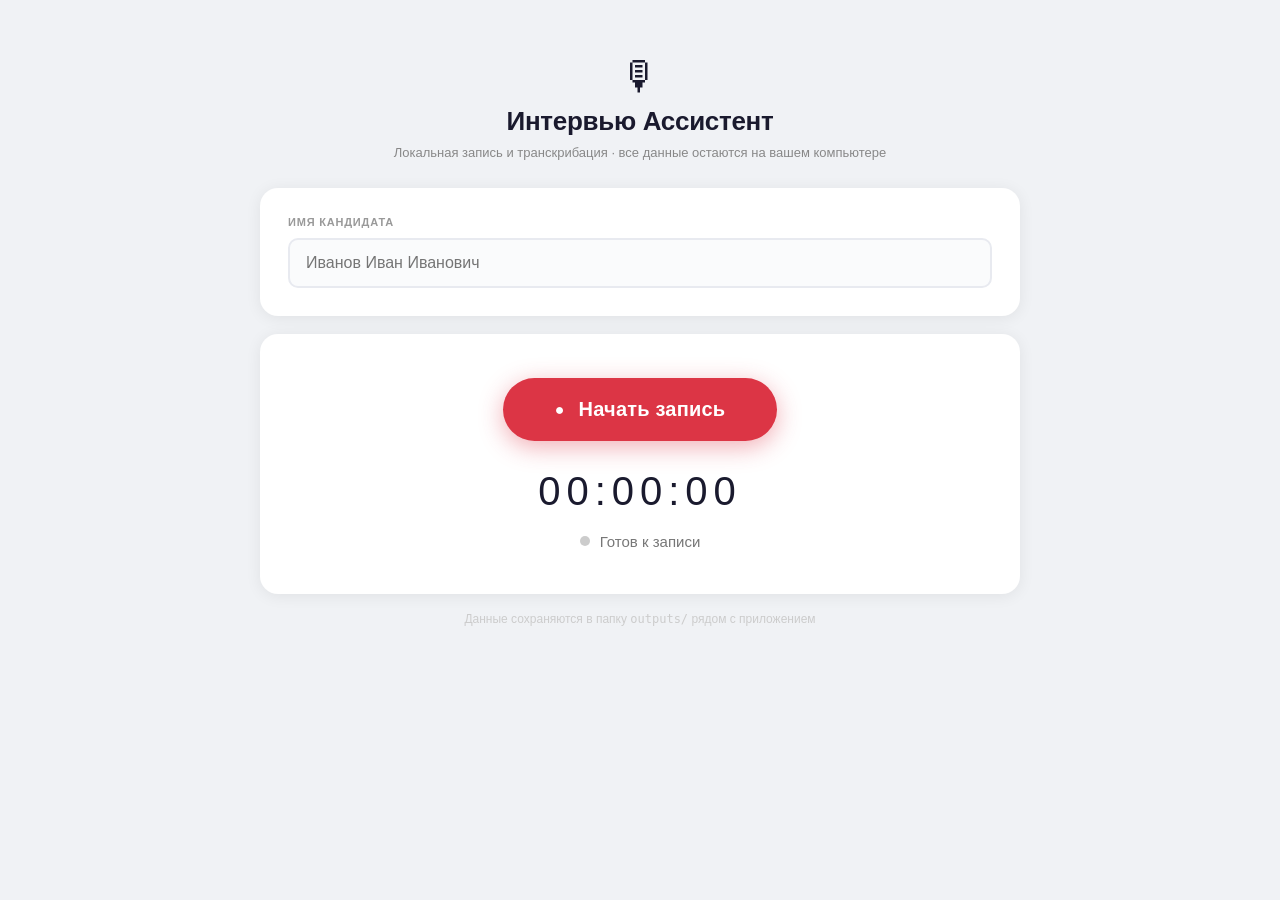
==== templates/index.html @ 263e7927 "Initial commit: local interview recording and transcription assistant Local-first tool for recruiter" ====
<!DOCTYPE html>
<html lang="ru">
<head>
  <meta charset="UTF-8">
  <meta name="viewport" content="width=device-width, initial-scale=1.0">
  <title>Интервью Ассистент</title>
  <link rel="stylesheet" href="/static/style.css">
</head>
<body>
  <div class="app">

    <header class="header">
      <div class="header-icon">🎙</div>
      <h1>Интервью Ассистент</h1>
      <p class="subtitle">Локальная запись и транскрибация · все данные остаются на вашем компьютере</p>
    </header>

    <main>

      <!-- ── Candidate name ─────────────────────────────────────────────── -->
      <section class="card" id="setup-section">
        <label class="field-label" for="candidate-name">Имя кандидата</label>
        <input
          type="text"
          id="candidate-name"
          class="text-input"
          placeholder="Иванов Иван Иванович"
          autocomplete="off"
          spellcheck="false"
        >
      </section>

      <!-- ── Recording controls ─────────────────────────────────────────── -->
      <section class="card recording-card">
        <button id="record-btn" class="btn-record" onclick="toggleRecording()">
          <span class="btn-dot" id="btn-dot">●</span>
          <span id="btn-label">Начать запись</span>
        </button>

        <div class="timer" id="timer">00:00:00</div>

        <div class="status-row">
          <span class="status-dot idle" id="status-dot"></span>
          <span id="status-text">Готов к записи</span>
        </div>
      </section>

      <!-- ── Results (injected when done) ──────────────────────────────── -->
      <section id="results-section" style="display:none">
        <div id="results-container"></div>
      </section>

    </main>

    <footer class="footer">
      Данные сохраняются в папку <code>outputs/</code> рядом с приложением
    </footer>

  </div>

  <script src="/static/app.js"></script>
</body>
</html>
---- static/style.css ----
/* ── Reset & base ───────────────────────────────────────────────────────── */
*, *::before, *::after { box-sizing: border-box; margin: 0; padding: 0; }

body {
  font-family: -apple-system, BlinkMacSystemFont, "Segoe UI", Helvetica, Arial, sans-serif;
  background: #f0f2f5;
  color: #1a1a2e;
  min-height: 100vh;
  padding: 20px 16px 40px;
  -webkit-font-smoothing: antialiased;
}

/* ── Layout ─────────────────────────────────────────────────────────────── */
.app {
  max-width: 760px;
  margin: 0 auto;
}

/* ── Header ─────────────────────────────────────────────────────────────── */
.header {
  text-align: center;
  padding: 36px 0 28px;
}
.header-icon { font-size: 40px; margin-bottom: 10px; line-height: 1; }
.header h1   { font-size: 26px; font-weight: 700; letter-spacing: -0.3px; }
.subtitle    { margin-top: 8px; font-size: 13px; color: #888; }

/* ── Card ───────────────────────────────────────────────────────────────── */
.card {
  background: #fff;
  border-radius: 18px;
  padding: 28px;
  margin-bottom: 18px;
  box-shadow: 0 2px 16px rgba(0,0,0,0.07);
}

/* ── Candidate input ────────────────────────────────────────────────────── */
.field-label {
  display: block;
  font-size: 11px;
  font-weight: 700;
  text-transform: uppercase;
  letter-spacing: 0.8px;
  color: #999;
  margin-bottom: 10px;
}
.text-input {
  width: 100%;
  padding: 14px 16px;
  font-size: 16px;
  border: 2px solid #e8eaf0;
  border-radius: 10px;
  outline: none;
  transition: border-color 0.15s;
  background: #fafbfc;
}
.text-input:focus { border-color: #4a6cf7; background: #fff; }

/* ── Recording card ─────────────────────────────────────────────────────── */
.recording-card {
  text-align: center;
  padding: 44px 28px;
}

/* ── Record button ──────────────────────────────────────────────────────── */
.btn-record {
  display: inline-flex;
  align-items: center;
  gap: 14px;
  background: #dc3545;
  color: #fff;
  border: none;
  border-radius: 60px;
  padding: 20px 52px;
  font-size: 20px;
  font-weight: 700;
  cursor: pointer;
  letter-spacing: 0.2px;
  box-shadow: 0 6px 24px rgba(220,53,69,0.40);
  transition: transform 0.15s, box-shadow 0.15s, background 0.2s;
  user-select: none;
}
.btn-record:hover:not(:disabled) {
  transform: translateY(-2px);
  box-shadow: 0 10px 32px rgba(220,53,69,0.50);
}
.btn-record:active:not(:disabled) { transform: translateY(0); }

/* Pulsing state while recording */
.btn-record.is-recording {
  background: #1a1a2e;
  box-shadow: 0 6px 24px rgba(26,26,46,0.30);
  animation: pulse-btn 2s ease-in-out infinite;
}

/* Disabled during processing */
.btn-record:disabled,
.btn-record.is-processing {
  background: #bbb;
  box-shadow: none;
  cursor: not-allowed;
  transform: none;
}

@keyframes pulse-btn {
  0%, 100% { box-shadow: 0 6px 24px rgba(26,26,46,0.30); }
  50%       { box-shadow: 0 6px 36px rgba(26,26,46,0.52); }
}

.btn-dot { font-size: 16px; line-height: 1; }

/* ── Timer ──────────────────────────────────────────────────────────────── */
.timer {
  font-size: 40px;
  font-weight: 200;
  letter-spacing: 6px;
  color: #1a1a2e;
  margin: 28px 0 18px;
  font-variant-numeric: tabular-nums;
}

/* ── Status row ─────────────────────────────────────────────────────────── */
.status-row {
  display: inline-flex;
  align-items: center;
  gap: 10px;
  font-size: 15px;
  color: #777;
}
.status-dot {
  width: 10px;
  height: 10px;
  border-radius: 50%;
  flex-shrink: 0;
  background: #ccc;
  transition: background 0.3s;
}
.status-dot.idle       { background: #ccc; }
.status-dot.recording  { background: #dc3545; animation: blink 1s step-end infinite; }
.status-dot.uploading  { background: #fd7e14; }
.status-dot.processing { background: #4a6cf7; animation: spin-dot 1.2s ease-in-out infinite; }
.status-dot.done       { background: #28a745; }
.status-dot.error      { background: #dc3545; }

@keyframes blink    { 0%,100%{opacity:1} 50%{opacity:0} }
@keyframes spin-dot { 0%,100%{transform:scale(1);opacity:1} 50%{transform:scale(1.6);opacity:.5} }

/* ── Results card ───────────────────────────────────────────────────────── */
.results-card h2 {
  font-size: 20px;
  font-weight: 700;
  margin-bottom: 4px;
}
.results-meta {
  font-size: 13px;
  color: #999;
  margin-bottom: 22px;
}

/* ── Tabs ───────────────────────────────────────────────────────────────── */
.tabs {
  display: flex;
  flex-wrap: wrap;
  gap: 8px;
  margin-bottom: 18px;
}
.tab {
  padding: 7px 18px;
  border: 2px solid #e8eaf0;
  border-radius: 20px;
  background: transparent;
  font-size: 13px;
  font-weight: 600;
  color: #888;
  cursor: pointer;
  transition: all 0.15s;
}
.tab:hover  { border-color: #4a6cf7; color: #4a6cf7; }
.tab.active { background: #4a6cf7; color: #fff; border-color: #4a6cf7; }

/* ── Transcript viewer ──────────────────────────────────────────────────── */
.tab-content         { display: none; }
.tab-content.active  { display: block; }

.transcript {
  white-space: pre-wrap;
  word-break: break-word;
  font-family: "SF Mono", "Fira Code", "Cascadia Code", Menlo, monospace;
  font-size: 13.5px;
  line-height: 1.75;
  color: #2d2d2d;
  background: #f8f9fb;
  border: 1px solid #eef0f4;
  border-radius: 10px;
  padding: 20px;
  max-height: 420px;
  overflow-y: auto;
  margin-bottom: 18px;
}

/* ── Action buttons ─────────────────────────────────────────────────────── */
.actions {
  display: flex;
  flex-wrap: wrap;
  gap: 10px;
  margin-bottom: 14px;
}
.btn-secondary {
  padding: 9px 20px;
  border: 2px solid #e8eaf0;
  border-radius: 8px;
  background: #fff;
  font-size: 13px;
  font-weight: 600;
  color: #444;
  cursor: pointer;
  text-decoration: none;
  display: inline-block;
  transition: all 0.15s;
}
.btn-secondary:hover { border-color: #4a6cf7; color: #4a6cf7; }

/* ── Output path ────────────────────────────────────────────────────────── */
.output-path {
  font-size: 12px;
  color: #bbb;
  word-break: break-all;
}
.output-path code {
  font-family: monospace;
  background: #f3f4f6;
  padding: 2px 6px;
  border-radius: 4px;
  color: #888;
}

/* ── Footer ─────────────────────────────────────────────────────────────── */
.footer {
  text-align: center;
  font-size: 12px;
  color: #ccc;
  margin-top: 10px;
}
.footer code { font-family: monospace; }

/* ── Responsive ─────────────────────────────────────────────────────────── */
@media (max-width: 500px) {
  .btn-record { padding: 18px 36px; font-size: 17px; }
  .timer      { font-size: 32px; letter-spacing: 4px; }
  .tabs       { gap: 6px; }
  .tab        { padding: 6px 14px; font-size: 12px; }
}
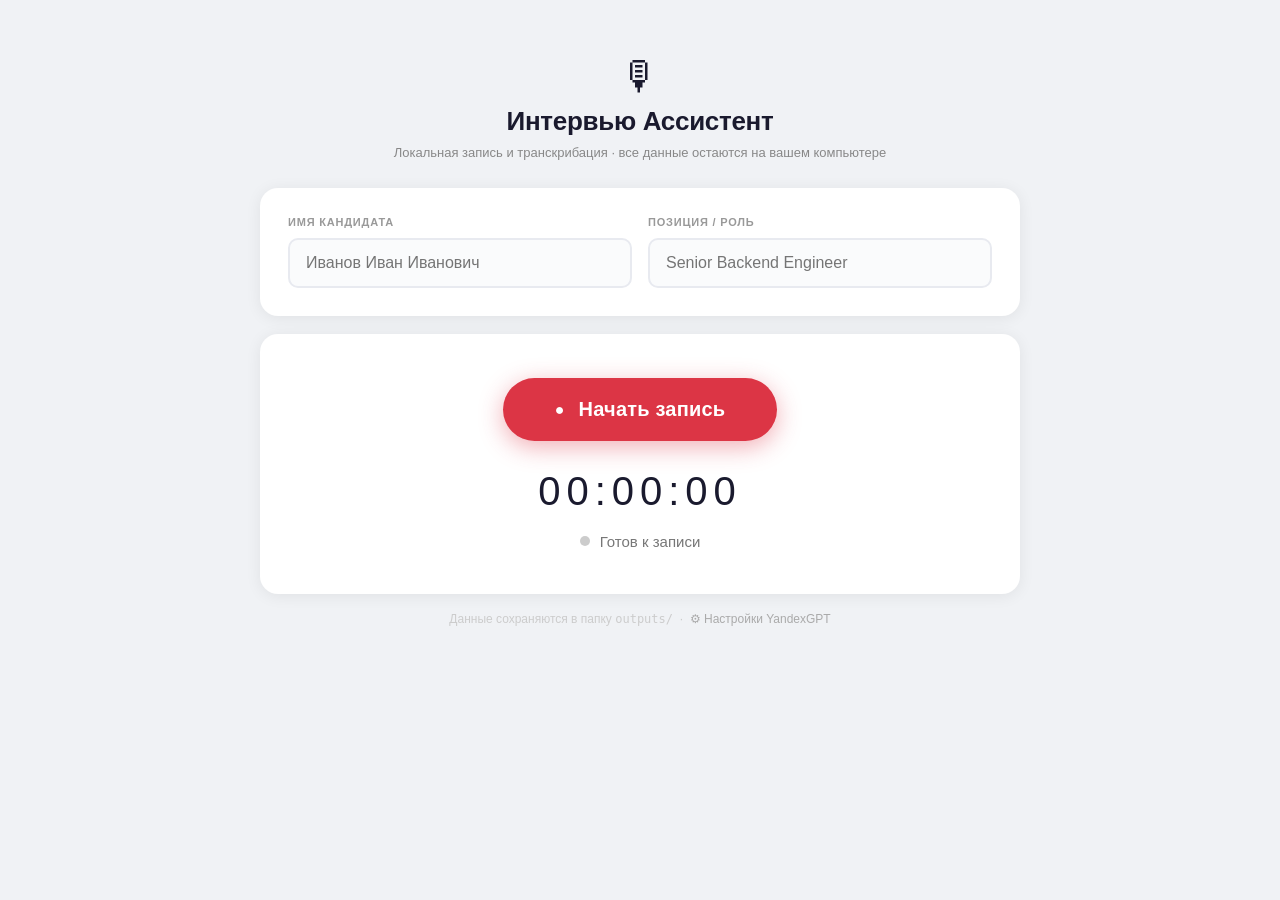
==== commit fb8e25f2: "Add position field, YandexGPT integration, remove recruiter notes - Add "Позиция/роль" input field a" ====
--- a/templates/index.html
+++ b/templates/index.html
@@ -17,17 +17,32 @@
 
     <main>
 
-      <!-- ── Candidate name ─────────────────────────────────────────────── -->
+      <!-- ── Candidate info ────────────────────────────────────────────────── -->
       <section class="card" id="setup-section">
-        <label class="field-label" for="candidate-name">Имя кандидата</label>
-        <input
-          type="text"
-          id="candidate-name"
-          class="text-input"
-          placeholder="Иванов Иван Иванович"
-          autocomplete="off"
-          spellcheck="false"
-        >
+        <div class="fields-row">
+          <div class="field">
+            <label class="field-label" for="candidate-name">Имя кандидата</label>
+            <input
+              type="text"
+              id="candidate-name"
+              class="text-input"
+              placeholder="Иванов Иван Иванович"
+              autocomplete="off"
+              spellcheck="false"
+            >
+          </div>
+          <div class="field">
+            <label class="field-label" for="position">Позиция / роль</label>
+            <input
+              type="text"
+              id="position"
+              class="text-input"
+              placeholder="Senior Backend Engineer"
+              autocomplete="off"
+              spellcheck="false"
+            >
+          </div>
+        </div>
       </section>
 
       <!-- ── Recording controls ─────────────────────────────────────────── -->
@@ -53,7 +68,8 @@
     </main>
 
     <footer class="footer">
-      Данные сохраняются в папку <code>outputs/</code> рядом с приложением
+      Данные сохраняются в папку <code>outputs/</code> &nbsp;·&nbsp;
+      <a href="/settings" class="footer-link">⚙ Настройки YandexGPT</a>
     </footer>
 
   </div>
--- a/static/style.css
+++ b/static/style.css
@@ -234,6 +234,66 @@
   color: #888;
 }
 
+/* ── Two-column fields row ───────────────────────────────────────────────── */
+.fields-row {
+  display: grid;
+  grid-template-columns: 1fr 1fr;
+  gap: 16px;
+}
+@media (max-width: 520px) {
+  .fields-row { grid-template-columns: 1fr; }
+}
+.field { display: flex; flex-direction: column; }
+
+/* ── AI badge ────────────────────────────────────────────────────────────── */
+.ai-badge {
+  display: inline-block;
+  font-size: 11px;
+  font-weight: 700;
+  background: linear-gradient(135deg, #6c63ff, #a855f7);
+  color: #fff;
+  padding: 2px 8px;
+  border-radius: 10px;
+  letter-spacing: 0.3px;
+  margin-left: 6px;
+  vertical-align: middle;
+}
+
+/* ── Settings page ───────────────────────────────────────────────────────── */
+.field-hint {
+  font-size: 12px;
+  color: #aaa;
+  margin-top: 6px;
+  line-height: 1.5;
+}
+.field-hint a { color: #4a6cf7; text-decoration: none; }
+.field-hint a:hover { text-decoration: underline; }
+
+select.text-input { cursor: pointer; }
+
+.btn-save {
+  padding: 11px 28px;
+  background: #4a6cf7;
+  color: #fff;
+  border: none;
+  border-radius: 8px;
+  font-size: 15px;
+  font-weight: 700;
+  cursor: pointer;
+  transition: background 0.15s;
+}
+.btn-save:hover { background: #3a5ce5; }
+
+.alert {
+  padding: 12px 16px;
+  border-radius: 8px;
+  font-size: 14px;
+  background: #f0f2f5;
+  color: #555;
+}
+.alert-ok  { background: #d4edda; color: #155724; }
+.alert-err { background: #f8d7da; color: #721c24; }
+
 /* ── Footer ─────────────────────────────────────────────────────────────── */
 .footer {
   text-align: center;
@@ -242,6 +302,8 @@
   margin-top: 10px;
 }
 .footer code { font-family: monospace; }
+.footer-link { color: #aaa; text-decoration: none; }
+.footer-link:hover { color: #4a6cf7; }
 
 /* ── Responsive ─────────────────────────────────────────────────────────── */
 @media (max-width: 500px) {
